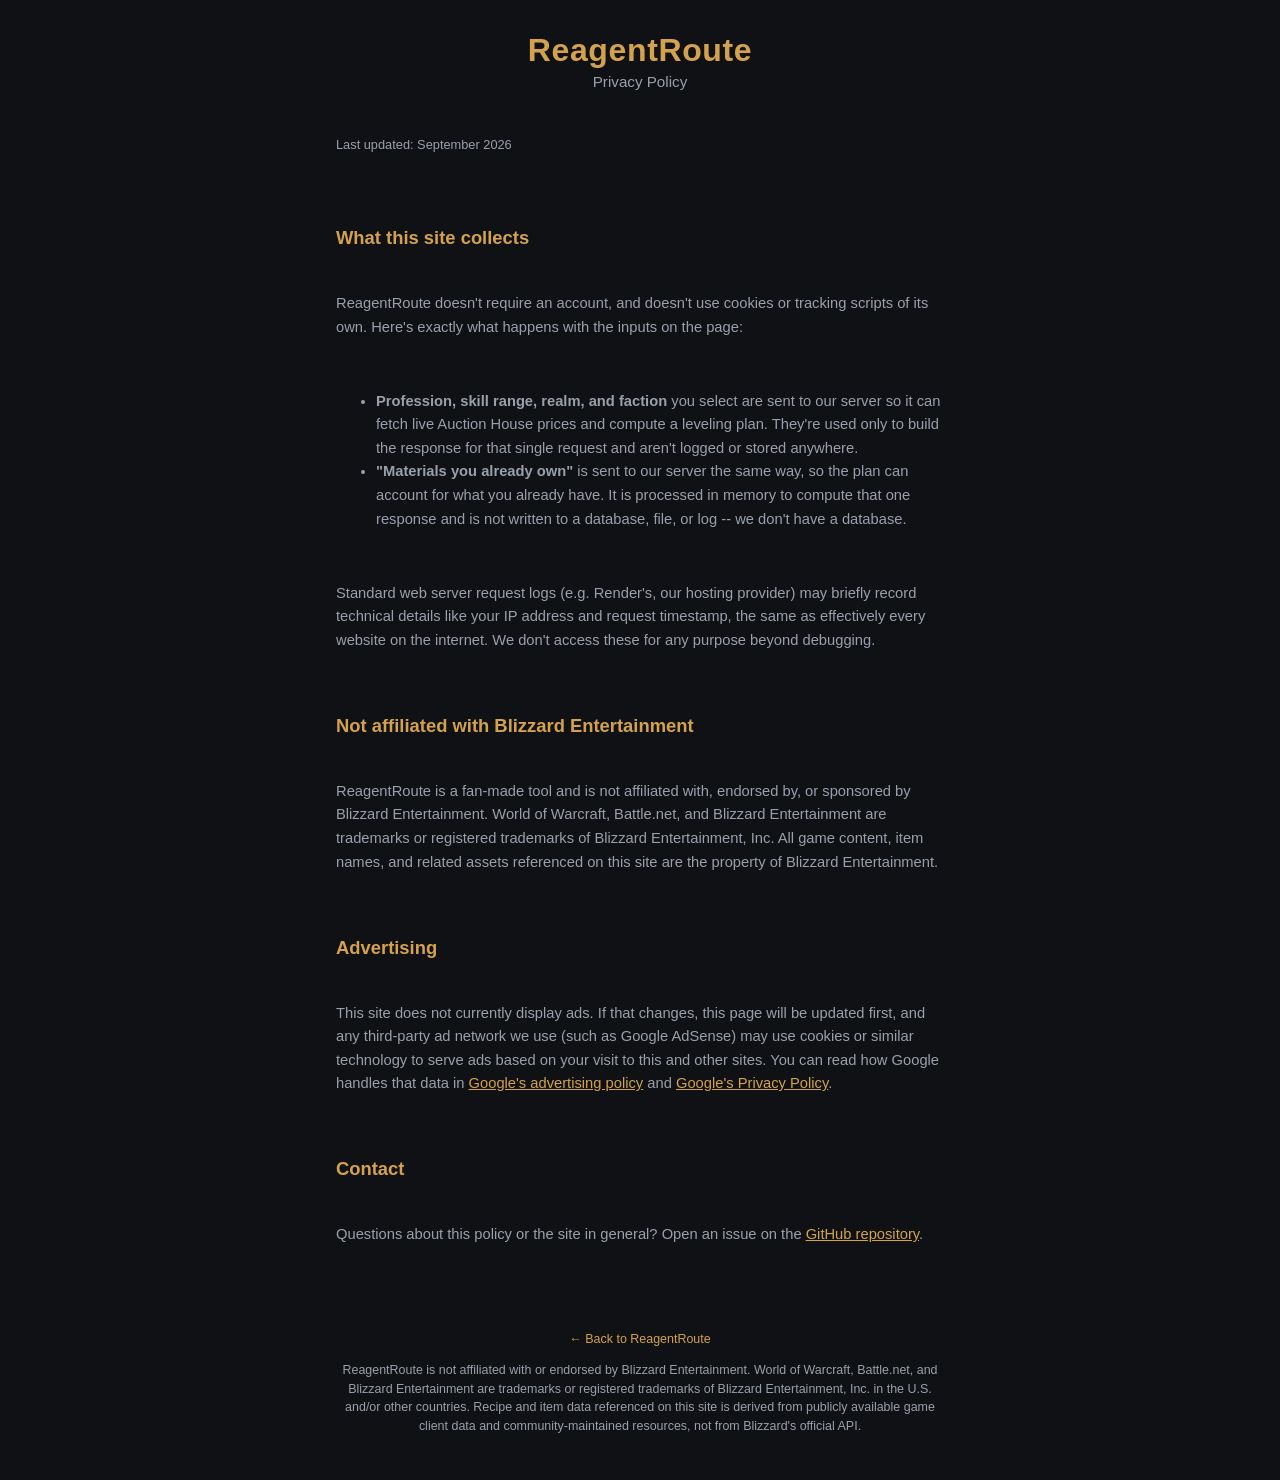
==== webapp/static/privacy.html @ 5401bfe7 "Add privacy policy, Blizzard attribution footer, and ads.txt Ad-network prerequisite scaffolding: a " ====
<!DOCTYPE html>
<html lang="en">
<head>
<meta charset="UTF-8" />
<meta name="viewport" content="width=device-width, initial-scale=1.0" />
<title>Privacy Policy - ReagentRoute</title>
<link rel="stylesheet" href="style.css" />
</head>
<body>
<header>
  <h1>ReagentRoute</h1>
  <p class="tagline">Privacy Policy</p>
</header>

<main class="legal-page">
  <p class="updated">Last updated: September 2026</p>

  <h2>What this site collects</h2>
  <p>
    ReagentRoute doesn't require an account, and doesn't use cookies or
    tracking scripts of its own. Here's exactly what happens with the
    inputs on the page:
  </p>
  <ul>
    <li>
      <strong>Profession, skill range, realm, and faction</strong> you
      select are sent to our server so it can fetch live Auction House
      prices and compute a leveling plan. They're used only to build the
      response for that single request and aren't logged or stored
      anywhere.
    </li>
    <li>
      <strong>"Materials you already own"</strong> is sent to our server
      the same way, so the plan can account for what you already have. It
      is processed in memory to compute that one response and is not
      written to a database, file, or log -- we don't have a database.
    </li>
  </ul>
  <p>
    Standard web server request logs (e.g. Render's, our hosting
    provider) may briefly record technical details like your IP address
    and request timestamp, the same as effectively every website on the
    internet. We don't access these for any purpose beyond debugging.
  </p>

  <h2>Not affiliated with Blizzard Entertainment</h2>
  <p>
    ReagentRoute is a fan-made tool and is not affiliated with, endorsed
    by, or sponsored by Blizzard Entertainment. World of Warcraft,
    Battle.net, and Blizzard Entertainment are trademarks or registered
    trademarks of Blizzard Entertainment, Inc. All game content, item
    names, and related assets referenced on this site are the property of
    Blizzard Entertainment.
  </p>

  <h2>Advertising</h2>
  <p>
    This site does not currently display ads. If that changes, this page
    will be updated first, and any third-party ad network we use (such as
    Google AdSense) may use cookies or similar technology to serve ads
    based on your visit to this and other sites. You can read how Google
    handles that data in
    <a href="https://policies.google.com/technologies/ads" target="_blank" rel="noopener">Google's advertising policy</a>
    and <a href="https://policies.google.com/privacy" target="_blank" rel="noopener">Google's Privacy Policy</a>.
  </p>

  <h2>Contact</h2>
  <p>
    Questions about this policy or the site in general? Open an issue on
    the <a href="https://github.com/Nyte-fyre/ReagentRoute" target="_blank" rel="noopener">GitHub repository</a>.
  </p>
</main>

<footer>
  <p class="footer-links"><a href="/">&larr; Back to ReagentRoute</a></p>
  <p>
    ReagentRoute is not affiliated with or endorsed by Blizzard Entertainment.
    World of Warcraft, Battle.net, and Blizzard Entertainment are trademarks
    or registered trademarks of Blizzard Entertainment, Inc. in the U.S.
    and/or other countries. Recipe and item data referenced on this site is
    derived from publicly available game client data and community-maintained
    resources, not from Blizzard's official API.
  </p>
</footer>
</body>
</html>
---- webapp/static/style.css ----
:root {
  --bg: #0f1115;
  --panel: #171a21;
  --border: #2a2e38;
  --text: #e6e8eb;
  --text-dim: #9aa0ab;
  --accent: #d4a24c;
  --accent-dim: #8a6a2f;
  --error: #e0645a;
}

* { box-sizing: border-box; }

body {
  margin: 0;
  font-family: -apple-system, "Segoe UI", Roboto, sans-serif;
  background: var(--bg);
  color: var(--text);
  min-height: 100vh;
}

header {
  padding: 32px 16px 16px;
  text-align: center;
}

h1 {
  margin: 0 0 4px;
  font-size: 2rem;
  color: var(--accent);
  letter-spacing: 0.02em;
}

.tagline {
  margin: 0;
  color: var(--text-dim);
  font-size: 0.95rem;
}

main {
  max-width: 640px;
  margin: 0 auto;
  padding: 16px;
  display: flex;
  flex-direction: column;
  gap: 20px;
}

main:has(#results-panel:not(.hidden)) {
  max-width: 900px;
}

.panel {
  background: var(--panel);
  border: 1px solid var(--border);
  border-radius: 10px;
  padding: 20px;
}

.field { margin-bottom: 16px; }
.field-row { display: flex; gap: 16px; }
.field-row .field { flex: 1; }

label {
  display: block;
  font-size: 0.9rem;
  font-weight: 600;
  margin-bottom: 6px;
}

.hint {
  display: block;
  font-weight: 400;
  font-size: 0.8rem;
  color: var(--text-dim);
  margin-top: 2px;
}

.hint a { color: var(--accent); }

input, select, textarea {
  width: 100%;
  background: #0f1115;
  border: 1px solid var(--border);
  border-radius: 6px;
  color: var(--text);
  padding: 10px 12px;
  font-size: 0.95rem;
  font-family: inherit;
}

textarea { resize: vertical; }

input:focus, select:focus, textarea:focus {
  outline: none;
  border-color: var(--accent-dim);
}

button {
  width: 100%;
  padding: 12px;
  background: var(--accent);
  color: #14161c;
  border: none;
  border-radius: 6px;
  font-weight: 700;
  font-size: 1rem;
  cursor: pointer;
}

button:hover { filter: brightness(1.08); }
button:disabled { opacity: 0.6; cursor: default; }

.error {
  color: var(--error);
  margin-top: 12px;
  font-size: 0.9rem;
}

.hidden { display: none !important; }

.summary {
  display: flex;
  gap: 16px;
  margin-bottom: 16px;
  flex-wrap: wrap;
}

.stat {
  flex: 1;
  min-width: 140px;
  background: #0f1115;
  border: 1px solid var(--border);
  border-radius: 8px;
  padding: 12px 16px;
}

.stat-label {
  display: block;
  font-size: 0.78rem;
  color: var(--text-dim);
  text-transform: uppercase;
  letter-spacing: 0.04em;
}

.stat-value {
  display: block;
  font-size: 1.3rem;
  font-weight: 700;
  color: var(--accent);
  margin-top: 2px;
}

.table-scroll {
  overflow-x: auto;
  margin: 0 -4px;
}

table {
  width: 100%;
  min-width: 640px;
  border-collapse: collapse;
  font-size: 0.9rem;
}

th, td {
  text-align: left;
  padding: 8px 10px;
  border-bottom: 1px solid var(--border);
  vertical-align: top;
}

th {
  color: var(--text-dim);
  font-weight: 600;
  font-size: 0.8rem;
  text-transform: uppercase;
  white-space: nowrap;
}

td:nth-child(1) { color: var(--text-dim); white-space: nowrap; }
td:nth-child(4), td:nth-child(5) { text-align: right; white-space: nowrap; }
td:nth-child(5) { color: var(--text-dim); }

.reagents-cell {
  color: var(--text-dim);
  font-size: 0.85rem;
  max-width: 260px;
}

table a, .hint a {
  color: var(--accent);
  text-decoration: none;
}

table a:hover, .hint a:hover {
  text-decoration: underline;
}

.ah-note-inline {
  color: var(--text-dim);
  font-size: 0.78rem;
  font-weight: 400;
  white-space: nowrap;
}

.stat-value-good {
  color: #7fbf7f !important;
}

.ah-note {
  margin-bottom: 16px;
  line-height: 1.4;
}

#loading {
  text-align: center;
  color: var(--text-dim);
  padding: 24px;
  display: flex;
  align-items: center;
  justify-content: center;
  gap: 10px;
}

.spinner {
  width: 16px;
  height: 16px;
  border: 2px solid var(--border);
  border-top-color: var(--accent);
  border-radius: 50%;
  animation: spin 0.7s linear infinite;
  flex-shrink: 0;
}

@keyframes spin {
  to { transform: rotate(360deg); }
}

.input-error {
  border-color: var(--error) !important;
}

.stat-value-warn {
  color: var(--error) !important;
}

.panel, input, select, textarea, button {
  transition: border-color 0.15s ease, filter 0.15s ease;
}

#results-panel {
  animation: fade-in 0.2s ease;
}

@keyframes fade-in {
  from { opacity: 0; transform: translateY(4px); }
  to { opacity: 1; transform: translateY(0); }
}

@media (max-width: 480px) {
  .field-row { flex-direction: column; gap: 0; }
}

footer {
  max-width: 640px;
  margin: 24px auto 0;
  padding: 16px 16px 32px;
  text-align: center;
  color: var(--text-dim);
  font-size: 0.78rem;
  line-height: 1.5;
}

footer a {
  color: var(--accent);
  text-decoration: none;
}

footer a:hover {
  text-decoration: underline;
}

footer .footer-links {
  margin-bottom: 8px;
}

.legal-page {
  max-width: 640px;
  margin: 0 auto;
  padding: 16px;
}

.legal-page h2 {
  color: var(--accent);
  font-size: 1.15rem;
  margin: 28px 0 8px;
}

.legal-page h2:first-child {
  margin-top: 0;
}

.legal-page p, .legal-page li {
  color: var(--text-dim);
  line-height: 1.6;
  font-size: 0.92rem;
}

.legal-page a {
  color: var(--accent);
}

.legal-page .updated {
  color: var(--text-dim);
  font-size: 0.8rem;
  margin-bottom: 24px;
}
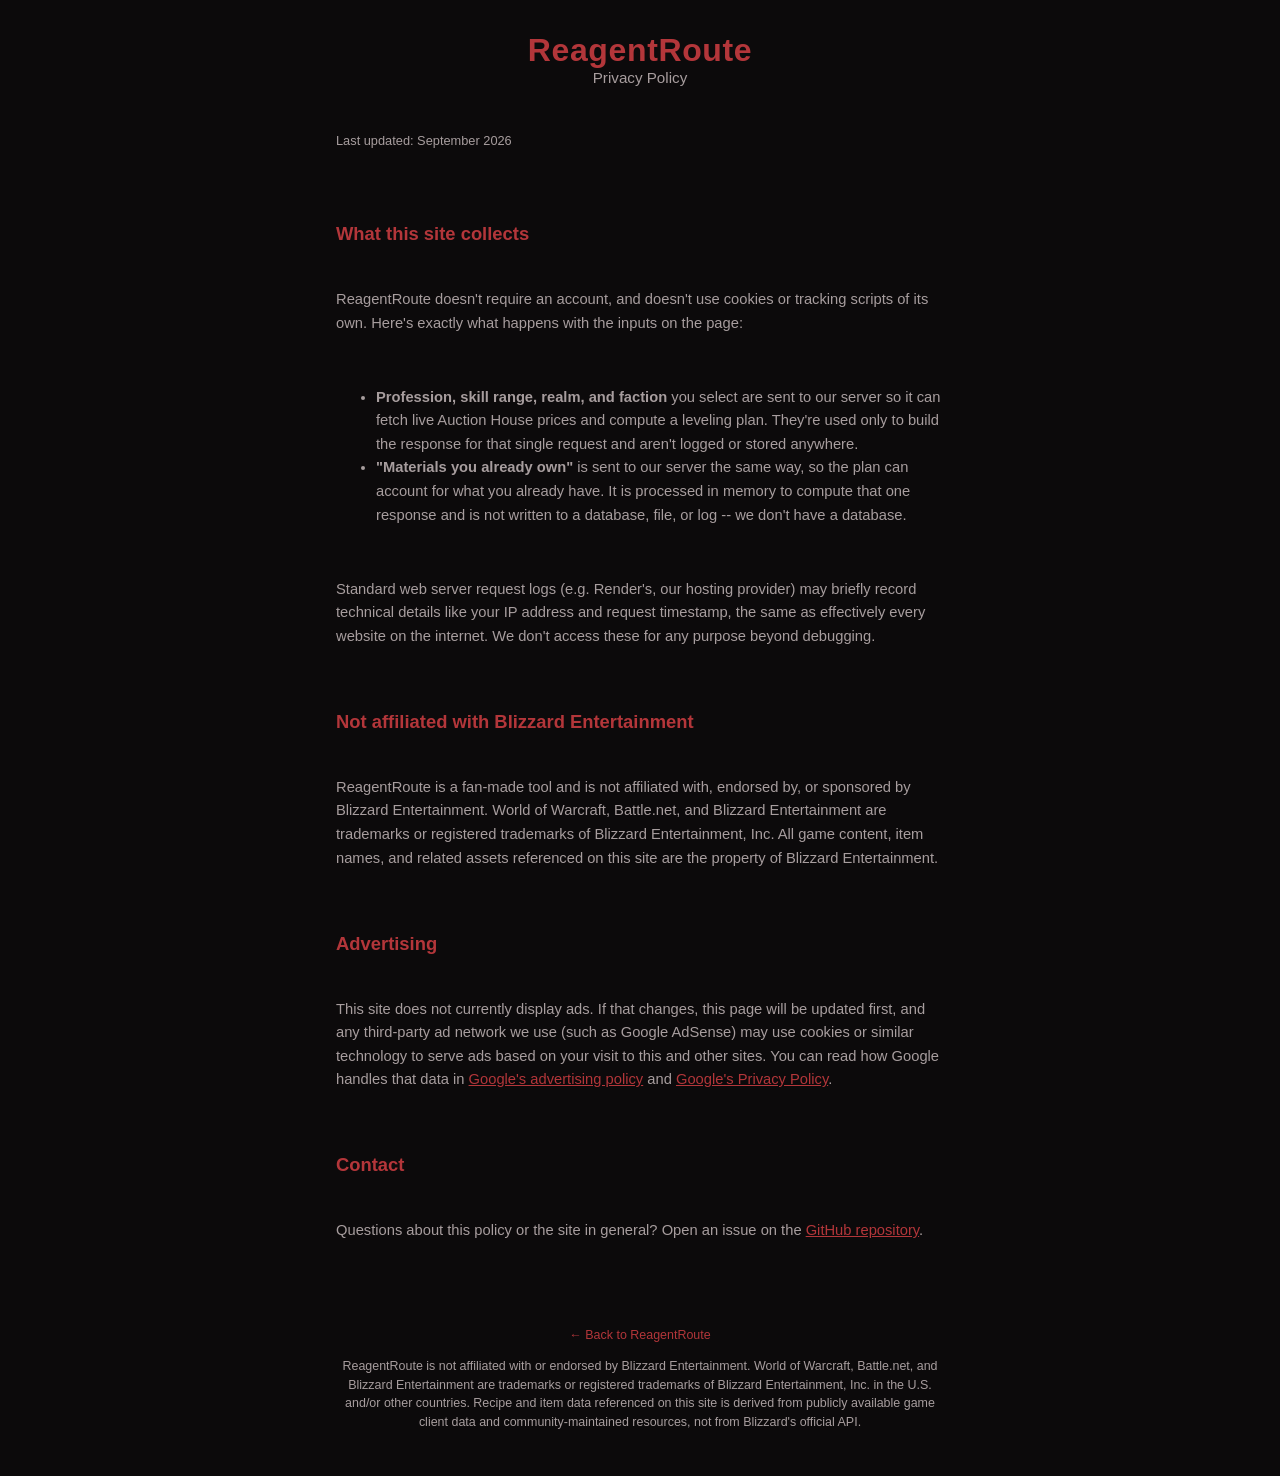
==== commit dd09f46d: "Add site imagery: logo, favicon, og:image banner, profession icons First real image assets for the p" ====
--- a/webapp/static/privacy.html
+++ b/webapp/static/privacy.html
@@ -4,6 +4,9 @@
 <meta charset="UTF-8" />
 <meta name="viewport" content="width=device-width, initial-scale=1.0" />
 <title>Privacy Policy - ReagentRoute</title>
+<link rel="icon" type="image/svg+xml" href="favicon.svg" />
+<link rel="icon" type="image/png" sizes="32x32" href="favicon-32.png" />
+<link rel="apple-touch-icon" href="apple-touch-icon.png" />
 <link rel="stylesheet" href="style.css" />
 </head>
 <body>
--- a/webapp/static/style.css
+++ b/webapp/static/style.css
@@ -1,12 +1,13 @@
 :root {
-  --bg: #0f1115;
-  --panel: #171a21;
-  --border: #2a2e38;
-  --text: #e6e8eb;
-  --text-dim: #9aa0ab;
-  --accent: #d4a24c;
-  --accent-dim: #8a6a2f;
-  --error: #e0645a;
+  --bg: #0c0a0b;
+  --panel: #181415;
+  --border: #332829;
+  --text: #ece8e7;
+  --text-dim: #a79d9e;
+  --accent: #b3363a;
+  --accent-dim: #7a2426;
+  --error: #ff6b5e;
+  --good: #7bbf8a;
 }
 
 * { box-sizing: border-box; }
@@ -24,8 +25,21 @@
   text-align: center;
 }
 
+.brand {
+  display: flex;
+  align-items: center;
+  justify-content: center;
+  gap: 12px;
+}
+
+.brand-logo {
+  width: 48px;
+  height: 48px;
+  flex-shrink: 0;
+}
+
 h1 {
-  margin: 0 0 4px;
+  margin: 0;
   font-size: 2rem;
   color: var(--accent);
   letter-spacing: 0.02em;
@@ -38,16 +52,12 @@
 }
 
 main {
-  max-width: 640px;
+  max-width: 900px;
   margin: 0 auto;
   padding: 16px;
   display: flex;
   flex-direction: column;
   gap: 20px;
-}
-
-main:has(#results-panel:not(.hidden)) {
-  max-width: 900px;
 }
 
 .panel {
@@ -61,6 +71,25 @@
 .field-row { display: flex; gap: 16px; }
 .field-row .field { flex: 1; }
 
+.profession-row { display: flex; align-items: center; gap: 10px; }
+.profession-row select { flex: 1; }
+
+.profession-icon {
+  display: inline-block;
+  width: 28px;
+  height: 28px;
+  flex-shrink: 0;
+  background-color: var(--accent);
+  -webkit-mask-image: var(--icon-url);
+  mask-image: var(--icon-url);
+  -webkit-mask-size: contain;
+  mask-size: contain;
+  -webkit-mask-repeat: no-repeat;
+  mask-repeat: no-repeat;
+  -webkit-mask-position: center;
+  mask-position: center;
+}
+
 label {
   display: block;
   font-size: 0.9rem;
@@ -80,7 +109,7 @@
 
 input, select, textarea {
   width: 100%;
-  background: #0f1115;
+  background: var(--bg);
   border: 1px solid var(--border);
   border-radius: 6px;
   color: var(--text);
@@ -100,7 +129,7 @@
   width: 100%;
   padding: 12px;
   background: var(--accent);
-  color: #14161c;
+  color: var(--text);
   border: none;
   border-radius: 6px;
   font-weight: 700;
@@ -129,7 +158,7 @@
 .stat {
   flex: 1;
   min-width: 140px;
-  background: #0f1115;
+  background: var(--bg);
   border: 1px solid var(--border);
   border-radius: 8px;
   padding: 12px 16px;
@@ -178,9 +207,19 @@
   white-space: nowrap;
 }
 
-td:nth-child(1) { color: var(--text-dim); white-space: nowrap; }
-td:nth-child(4), td:nth-child(5) { text-align: right; white-space: nowrap; }
-td:nth-child(5) { color: var(--text-dim); }
+/* These were written as bare td:nth-child(...) selectors, which meant
+   any table on the page with a differently-shaped row silently inherited
+   styling meant for #plan-table's 5 columns. Confirmed real bug: browse
+   mode's #browse-table also has 4 columns, so its 4th column
+   ("Acquisition", a long sentence) was getting nowrap + right-align
+   meant for #plan-table's "Net cost" -- forcing that whole sentence onto
+   one unbreakable line and blowing the table out to ~1460px wide,
+   requiring horizontal scroll just to see the Craft/Reagents columns.
+   Scoped per table instead. */
+#plan-table td:nth-child(1), #browse-table td:nth-child(1) { color: var(--text-dim); white-space: nowrap; }
+#plan-table td:nth-child(4), #plan-table td:nth-child(5) { text-align: right; white-space: nowrap; }
+#plan-table td:nth-child(5) { color: var(--text-dim); }
+#shopping-list-table td:nth-child(4) { text-align: right; white-space: nowrap; color: var(--text-dim); }
 
 .reagents-cell {
   color: var(--text-dim);
@@ -204,8 +243,16 @@
   white-space: nowrap;
 }
 
+.acquisition-note {
+  color: var(--text-dim);
+  font-size: 0.78rem;
+  font-weight: 400;
+  margin-top: 2px;
+  white-space: normal;
+}
+
 .stat-value-good {
-  color: #7fbf7f !important;
+  color: var(--good) !important;
 }
 
 .ah-note {
@@ -262,6 +309,134 @@
   .field-row { flex-direction: column; gap: 0; }
 }
 
+.checkbox-row {
+  display: flex;
+  flex-wrap: wrap;
+  gap: 8px 20px;
+}
+
+.checkbox-row label {
+  display: flex;
+  align-items: center;
+  gap: 6px;
+  font-weight: 400;
+  font-size: 0.9rem;
+  margin-bottom: 0;
+  cursor: pointer;
+}
+
+.checkbox-row input[type="checkbox"] {
+  width: auto;
+  cursor: pointer;
+}
+
+.gathered-tag {
+  color: var(--good);
+  font-size: 0.78rem;
+  font-weight: 400;
+}
+
+.vendor-tag {
+  color: var(--accent);
+  font-size: 0.78rem;
+  font-weight: 400;
+}
+
+.total-note {
+  color: var(--text-dim);
+  font-size: 0.78rem;
+  font-weight: 400;
+}
+
+.section-heading {
+  margin: 28px 0 4px;
+  font-size: 1.1rem;
+  color: var(--accent);
+}
+
+.toggle-card {
+  background: var(--bg);
+  border: 1px solid var(--border);
+  border-radius: 8px;
+  padding: 14px 16px;
+  margin-bottom: 16px;
+}
+
+.toggle-label {
+  display: flex;
+  align-items: center;
+  gap: 12px;
+  cursor: pointer;
+  font-weight: 600;
+  font-size: 0.95rem;
+}
+
+.toggle-checkbox {
+  position: absolute;
+  width: 1px;
+  height: 1px;
+  opacity: 0;
+  pointer-events: none;
+}
+
+.toggle-switch {
+  position: relative;
+  width: 42px;
+  height: 24px;
+  flex-shrink: 0;
+  background: var(--border);
+  border-radius: 999px;
+  transition: background 0.15s ease;
+}
+
+.toggle-switch::before {
+  content: "";
+  position: absolute;
+  top: 3px;
+  left: 3px;
+  width: 18px;
+  height: 18px;
+  background: var(--text);
+  border-radius: 50%;
+  transition: transform 0.15s ease;
+}
+
+.toggle-checkbox:checked + .toggle-switch {
+  background: var(--accent);
+}
+
+.toggle-checkbox:checked + .toggle-switch::before {
+  transform: translateX(18px);
+}
+
+.toggle-checkbox:focus-visible + .toggle-switch {
+  outline: 2px solid var(--accent-dim);
+  outline-offset: 2px;
+}
+
+.ah-cap-row {
+  display: flex;
+  align-items: center;
+  gap: 10px;
+  margin-top: 12px;
+  padding-top: 12px;
+  border-top: 1px solid var(--border);
+}
+
+.ah-cap-row label {
+  margin-bottom: 0;
+  font-size: 0.9rem;
+  white-space: nowrap;
+}
+
+.ah-cap-row input {
+  width: 80px;
+}
+
+.toggle-card .hint {
+  margin-top: 10px;
+}
+
 footer {
   max-width: 640px;
   margin: 24px auto 0;
